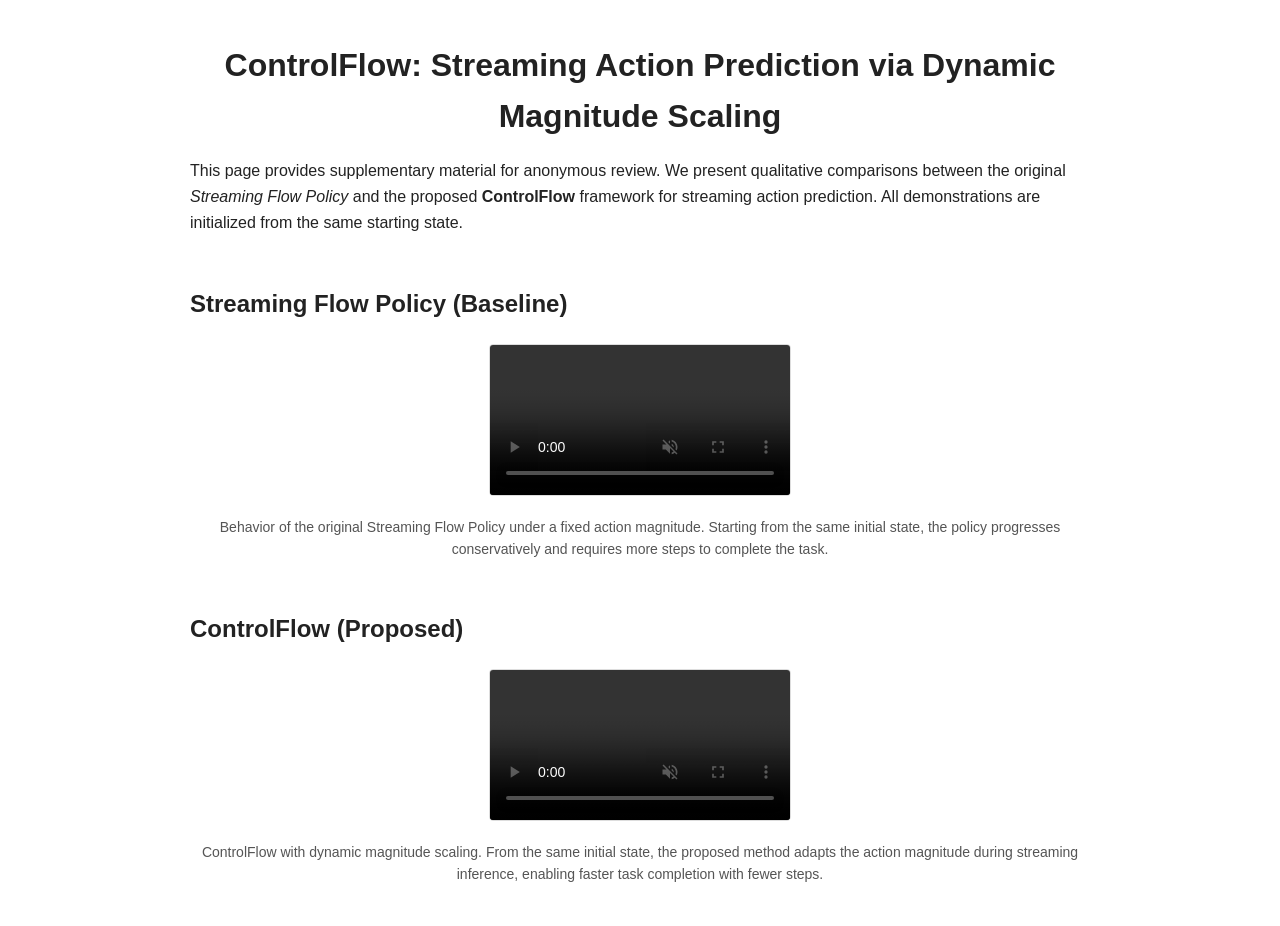
==== test.html @ b3857c67 "Update test.html" ====
<!DOCTYPE html>
<html lang="en">
<head>
  <meta charset="utf-8">
  <title>ControlFlow: Streaming Action Prediction via Dynamic Magnitude Scaling</title>

  <style>
    body {
      font-family: Arial, Helvetica, sans-serif;
      margin: 40px auto;
      max-width: 900px;
      line-height: 1.6;
      color: #222;
    }
    h1 {
      text-align: center;
      font-size: 32px;
      margin-bottom: 10px;
    }
    h2 {
      margin-top: 50px;
      font-size: 24px;
    }
    p {
      font-size: 16px;
    }
    video {
      display: block;
      margin: 20px auto;
      max-width: 100%;
      border: 1px solid #ddd;
      border-radius: 4px;
    }
    .caption {
      text-align: center;
      font-size: 14px;
      color: #555;
    }
  </style>
</head>

<body>

  <h1>ControlFlow: Streaming Action Prediction via Dynamic Magnitude Scaling</h1>

  <p>
    This page provides supplementary material for anonymous review.
    We present qualitative comparisons between the original <em>Streaming Flow Policy</em>
    and the proposed <strong>ControlFlow</strong> framework for streaming action prediction.
    All demonstrations are initialized from the same starting state.
  </p>

  <h2>Streaming Flow Policy (Baseline)</h2>

  <video controls muted loop>
    <source src="org.mp4" type="video/mp4">
    Your browser does not support the video tag.
  </video>

  <div class="caption">
    Behavior of the original Streaming Flow Policy under a fixed action magnitude.
    Starting from the same initial state, the policy progresses conservatively and
    requires more steps to complete the task.
  </div>

  <h2>ControlFlow (Proposed)</h2>

  <video controls muted loop>
    <source src="controlflow.mp4" type="video/mp4">
    Your browser does not support the video tag.
  </video>

  <div class="caption">
    ControlFlow with dynamic magnitude scaling.
    From the same initial state, the proposed method adapts the action magnitude during
    streaming inference, enabling faster task completion with fewer steps.
  </div>

</body>
</html>
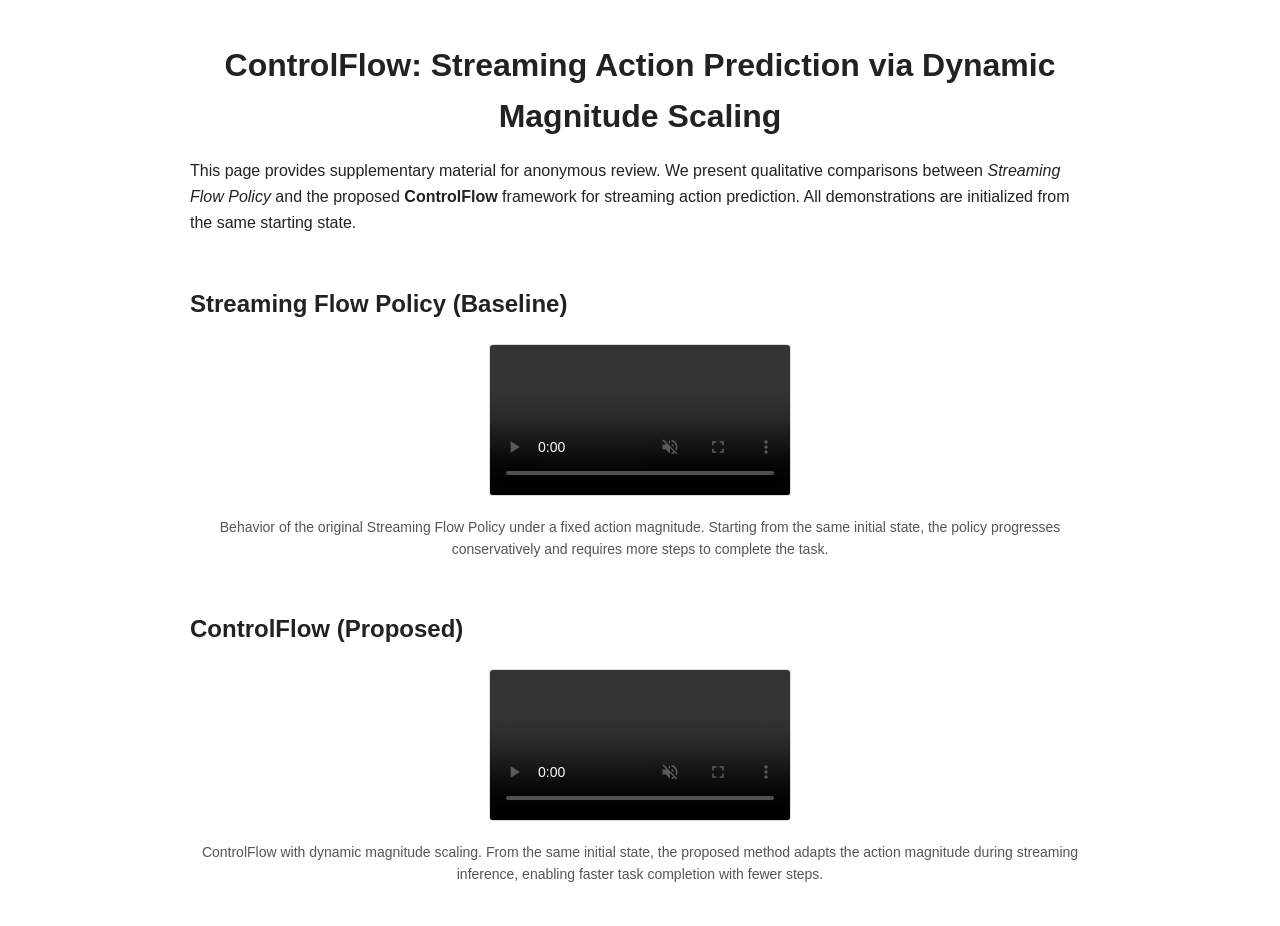
==== commit 4cc0f0af: "Update test.html" ====
--- a/test.html
+++ b/test.html
@@ -45,7 +45,7 @@
 
   <p>
     This page provides supplementary material for anonymous review.
-    We present qualitative comparisons between the original <em>Streaming Flow Policy</em>
+    We present qualitative comparisons between <em>Streaming Flow Policy</em>
     and the proposed <strong>ControlFlow</strong> framework for streaming action prediction.
     All demonstrations are initialized from the same starting state.
   </p>
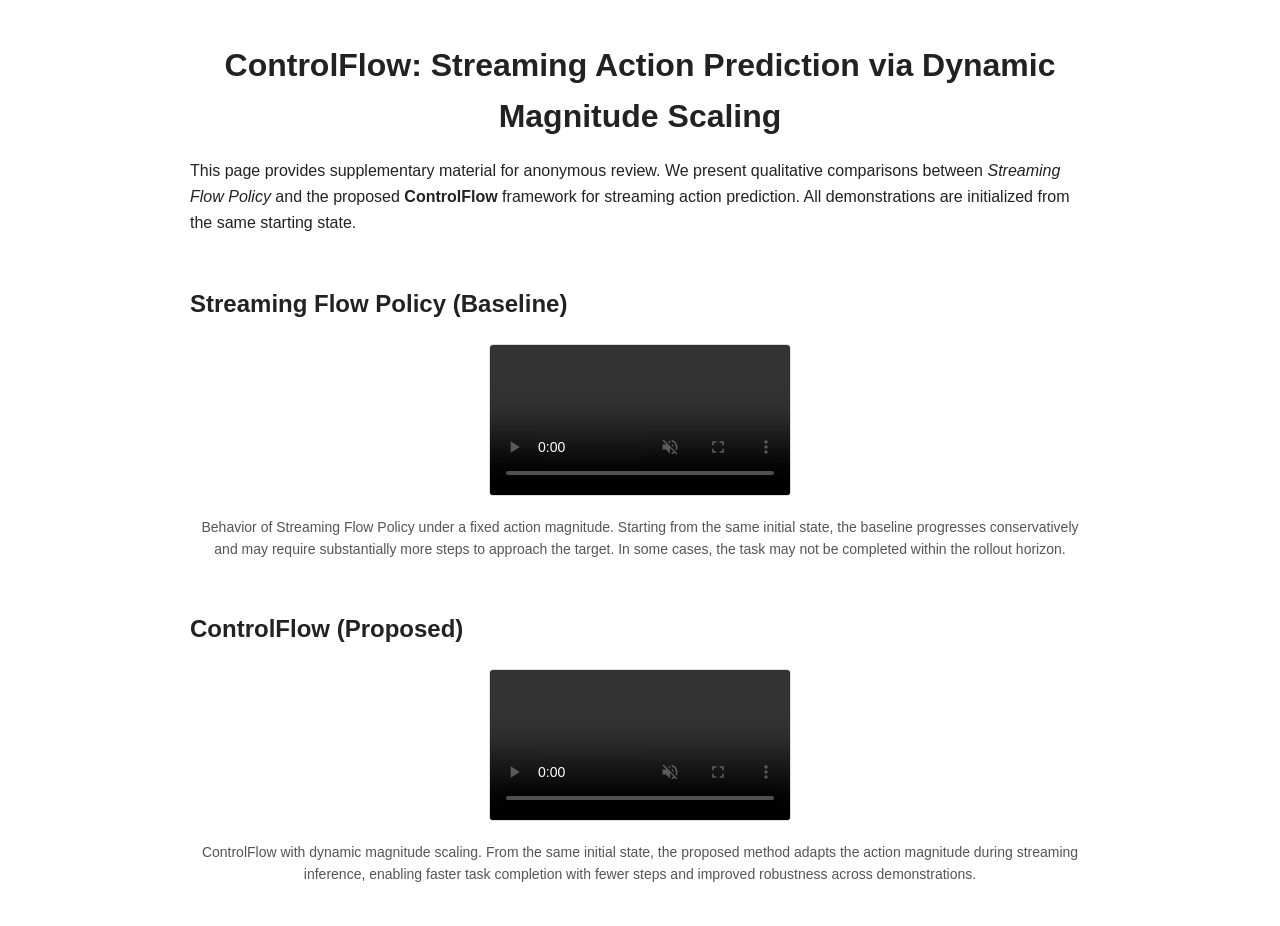
==== commit cc2ed820: "Update test.html" ====
--- a/test.html
+++ b/test.html
@@ -58,9 +58,10 @@
   </video>
 
   <div class="caption">
-    Behavior of the original Streaming Flow Policy under a fixed action magnitude.
-    Starting from the same initial state, the policy progresses conservatively and
-    requires more steps to complete the task.
+    Behavior of Streaming Flow Policy under a fixed action magnitude.
+    Starting from the same initial state, the baseline progresses conservatively and
+    may require substantially more steps to approach the target.
+    In some cases, the task may not be completed within the rollout horizon.
   </div>
 
   <h2>ControlFlow (Proposed)</h2>
@@ -73,7 +74,8 @@
   <div class="caption">
     ControlFlow with dynamic magnitude scaling.
     From the same initial state, the proposed method adapts the action magnitude during
-    streaming inference, enabling faster task completion with fewer steps.
+    streaming inference, enabling faster task completion with fewer steps and
+    improved robustness across demonstrations.
   </div>
 
 </body>
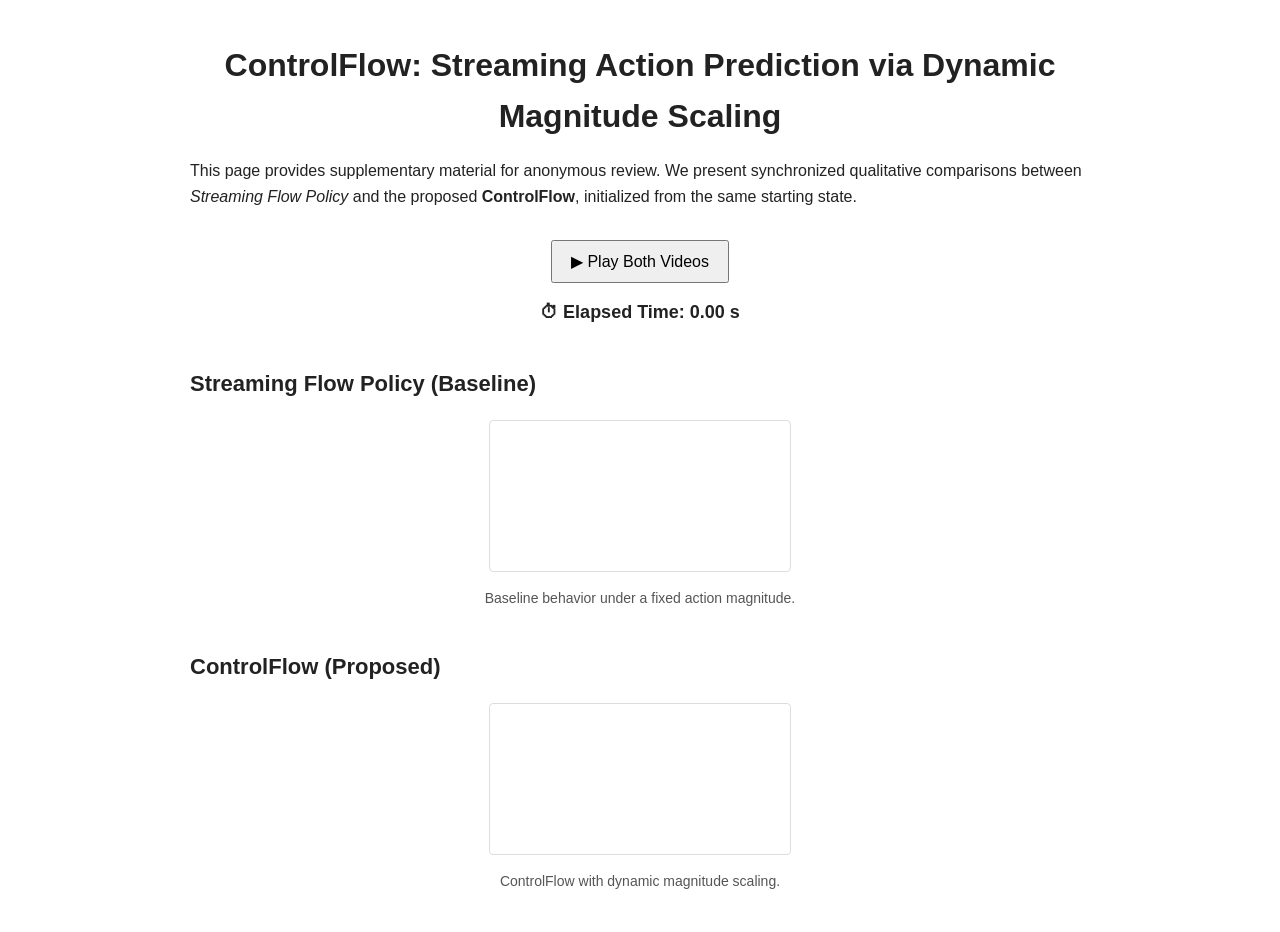
==== commit df629a21: "Update test.html" ====
--- a/test.html
+++ b/test.html
@@ -18,15 +18,15 @@
       margin-bottom: 10px;
     }
     h2 {
-      margin-top: 50px;
-      font-size: 24px;
+      margin-top: 40px;
+      font-size: 22px;
     }
     p {
       font-size: 16px;
     }
     video {
       display: block;
-      margin: 20px auto;
+      margin: 15px auto;
       max-width: 100%;
       border: 1px solid #ddd;
       border-radius: 4px;
@@ -35,6 +35,28 @@
       text-align: center;
       font-size: 14px;
       color: #555;
+      margin-bottom: 8px;
+    }
+    .completion {
+      text-align: center;
+      font-size: 14px;
+      font-weight: bold;
+      color: #222;
+      margin-bottom: 25px;
+    }
+    .controls {
+      text-align: center;
+      margin: 30px 0;
+    }
+    button {
+      font-size: 16px;
+      padding: 10px 18px;
+      cursor: pointer;
+    }
+    .timer {
+      font-size: 18px;
+      font-weight: bold;
+      margin-top: 15px;
     }
   </style>
 </head>
@@ -45,38 +67,104 @@
 
   <p>
     This page provides supplementary material for anonymous review.
-    We present qualitative comparisons between <em>Streaming Flow Policy</em>
-    and the proposed <strong>ControlFlow</strong> framework for streaming action prediction.
-    All demonstrations are initialized from the same starting state.
+    We present synchronized qualitative comparisons between
+    <em>Streaming Flow Policy</em> and the proposed <strong>ControlFlow</strong>,
+    initialized from the same starting state.
   </p>
+
+  <div class="controls">
+    <button onclick="playBoth()">▶ Play Both Videos</button>
+    <div class="timer" id="timer">⏱ Elapsed Time: 0.00 s</div>
+  </div>
 
   <h2>Streaming Flow Policy (Baseline)</h2>
 
-  <video controls muted loop>
+  <video id="baseline" muted playsinline>
     <source src="org.mp4" type="video/mp4">
-    Your browser does not support the video tag.
   </video>
 
   <div class="caption">
-    Behavior of Streaming Flow Policy under a fixed action magnitude.
-    Starting from the same initial state, the baseline progresses conservatively and
-    may require substantially more steps to approach the target.
-    In some cases, the task may not be completed within the rollout horizon.
+    Baseline behavior under a fixed action magnitude.
   </div>
+  <div class="completion" id="baseline-complete"></div>
 
   <h2>ControlFlow (Proposed)</h2>
 
-  <video controls muted loop>
+  <video id="controlflow" muted playsinline>
     <source src="controlflow.mp4" type="video/mp4">
-    Your browser does not support the video tag.
   </video>
 
   <div class="caption">
     ControlFlow with dynamic magnitude scaling.
-    From the same initial state, the proposed method adapts the action magnitude during
-    streaming inference, enabling faster task completion with fewer steps and
-    improved robustness across demonstrations.
   </div>
+  <div class="completion" id="controlflow-complete"></div>
+
+  <script>
+    let startTime = null;
+    let timerInterval = null;
+
+    let baselineDone = false;
+    let controlflowDone = false;
+
+    function playBoth() {
+      const v1 = document.getElementById("baseline");
+      const v2 = document.getElementById("controlflow");
+
+      // Reset states
+      baselineDone = false;
+      controlflowDone = false;
+      document.getElementById("baseline-complete").textContent = "";
+      document.getElementById("controlflow-complete").textContent = "";
+
+      v1.currentTime = 0;
+      v2.currentTime = 0;
+
+      clearInterval(timerInterval);
+      startTime = performance.now();
+
+      v1.play();
+      v2.play();
+
+      timerInterval = setInterval(updateTimer, 50);
+    }
+
+    function updateTimer() {
+      const elapsed = (performance.now() - startTime) / 1000;
+      document.getElementById("timer").textContent =
+        "⏱ Elapsed Time: " + elapsed.toFixed(2) + " s";
+    }
+
+    function markCompletion(id, label) {
+      const elapsed = (performance.now() - startTime) / 1000;
+      document.getElementById(id).textContent =
+        "✓ Completed at " + elapsed.toFixed(2) + " s";
+    }
+
+    const baselineVideo = document.getElementById("baseline");
+    const controlflowVideo = document.getElementById("controlflow");
+
+    baselineVideo.addEventListener("ended", () => {
+      if (!baselineDone) {
+        baselineDone = true;
+        markCompletion("baseline-complete");
+      }
+      checkStopTimer();
+    });
+
+    controlflowVideo.addEventListener("ended", () => {
+      if (!controlflowDone) {
+        controlflowDone = true;
+        markCompletion("controlflow-complete");
+      }
+      checkStopTimer();
+    });
+
+    function checkStopTimer() {
+      if (baselineDone && controlflowDone) {
+        clearInterval(timerInterval);
+      }
+    }
+  </script>
 
 </body>
 </html>
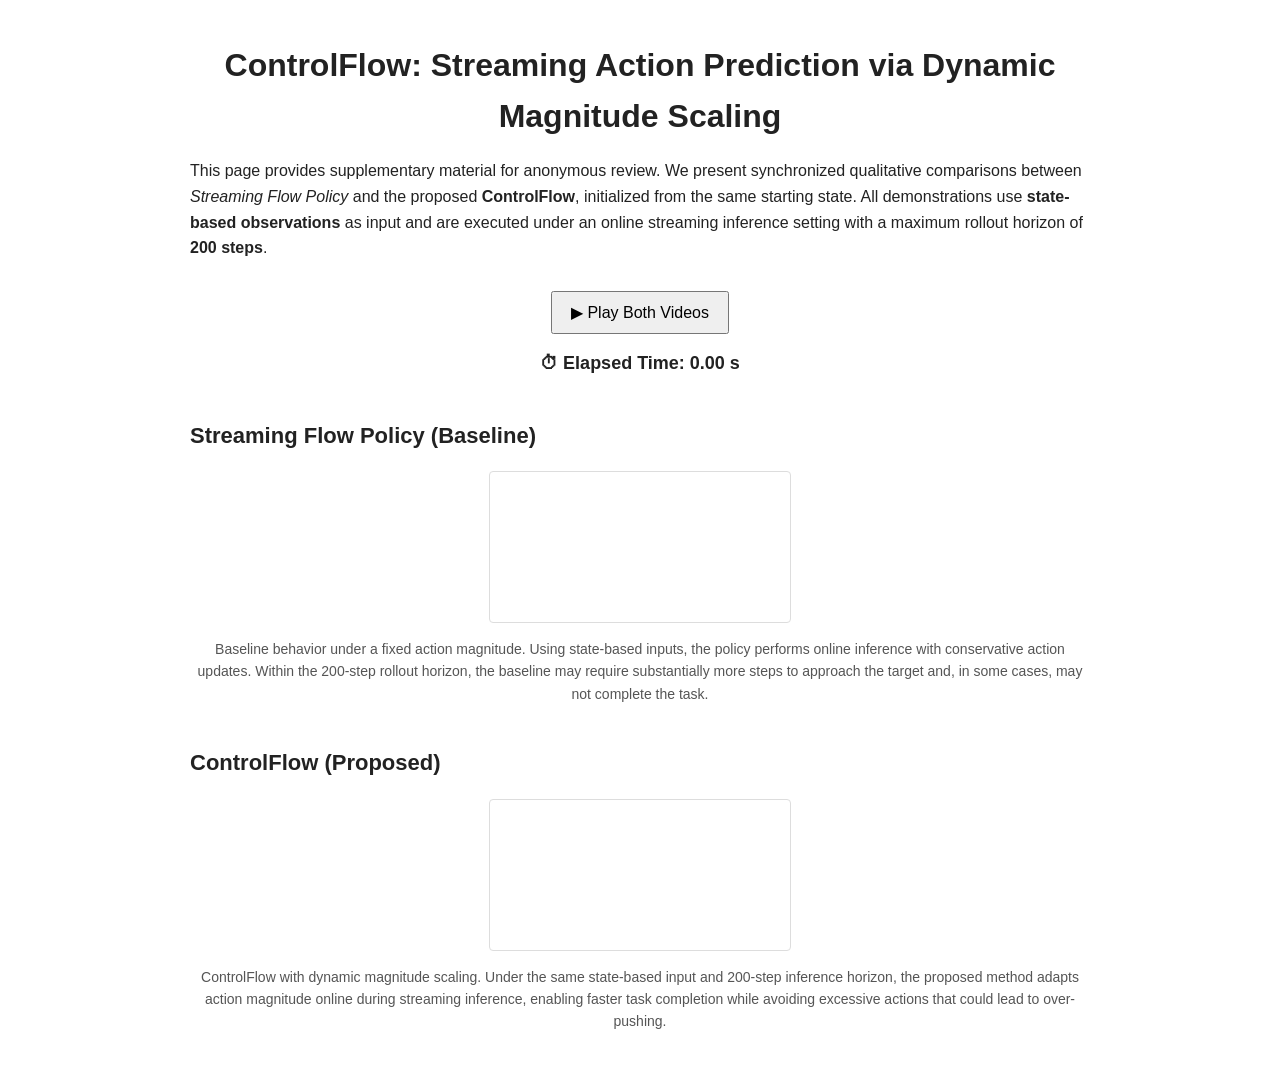
==== commit c1177ec0: "Update test.html" ====
--- a/test.html
+++ b/test.html
@@ -70,6 +70,9 @@
     We present synchronized qualitative comparisons between
     <em>Streaming Flow Policy</em> and the proposed <strong>ControlFlow</strong>,
     initialized from the same starting state.
+    All demonstrations use <strong>state-based observations</strong> as input and
+    are executed under an online streaming inference setting with a
+    maximum rollout horizon of <strong>200 steps</strong>.
   </p>
 
   <div class="controls">
@@ -85,6 +88,11 @@
 
   <div class="caption">
     Baseline behavior under a fixed action magnitude.
+    Using state-based inputs, the policy performs online inference
+    with conservative action updates.
+    Within the 200-step rollout horizon, the baseline may require
+    substantially more steps to approach the target and, in some cases,
+    may not complete the task.
   </div>
   <div class="completion" id="baseline-complete"></div>
 
@@ -96,6 +104,10 @@
 
   <div class="caption">
     ControlFlow with dynamic magnitude scaling.
+    Under the same state-based input and 200-step inference horizon,
+    the proposed method adapts action magnitude online during streaming
+    inference, enabling faster task completion while avoiding excessive
+    actions that could lead to over-pushing.
   </div>
   <div class="completion" id="controlflow-complete"></div>
 
@@ -110,7 +122,6 @@
       const v1 = document.getElementById("baseline");
       const v2 = document.getElementById("controlflow");
 
-      // Reset states
       baselineDone = false;
       controlflowDone = false;
       document.getElementById("baseline-complete").textContent = "";
@@ -134,7 +145,7 @@
         "⏱ Elapsed Time: " + elapsed.toFixed(2) + " s";
     }
 
-    function markCompletion(id, label) {
+    function markCompletion(id) {
       const elapsed = (performance.now() - startTime) / 1000;
       document.getElementById(id).textContent =
         "✓ Completed at " + elapsed.toFixed(2) + " s";
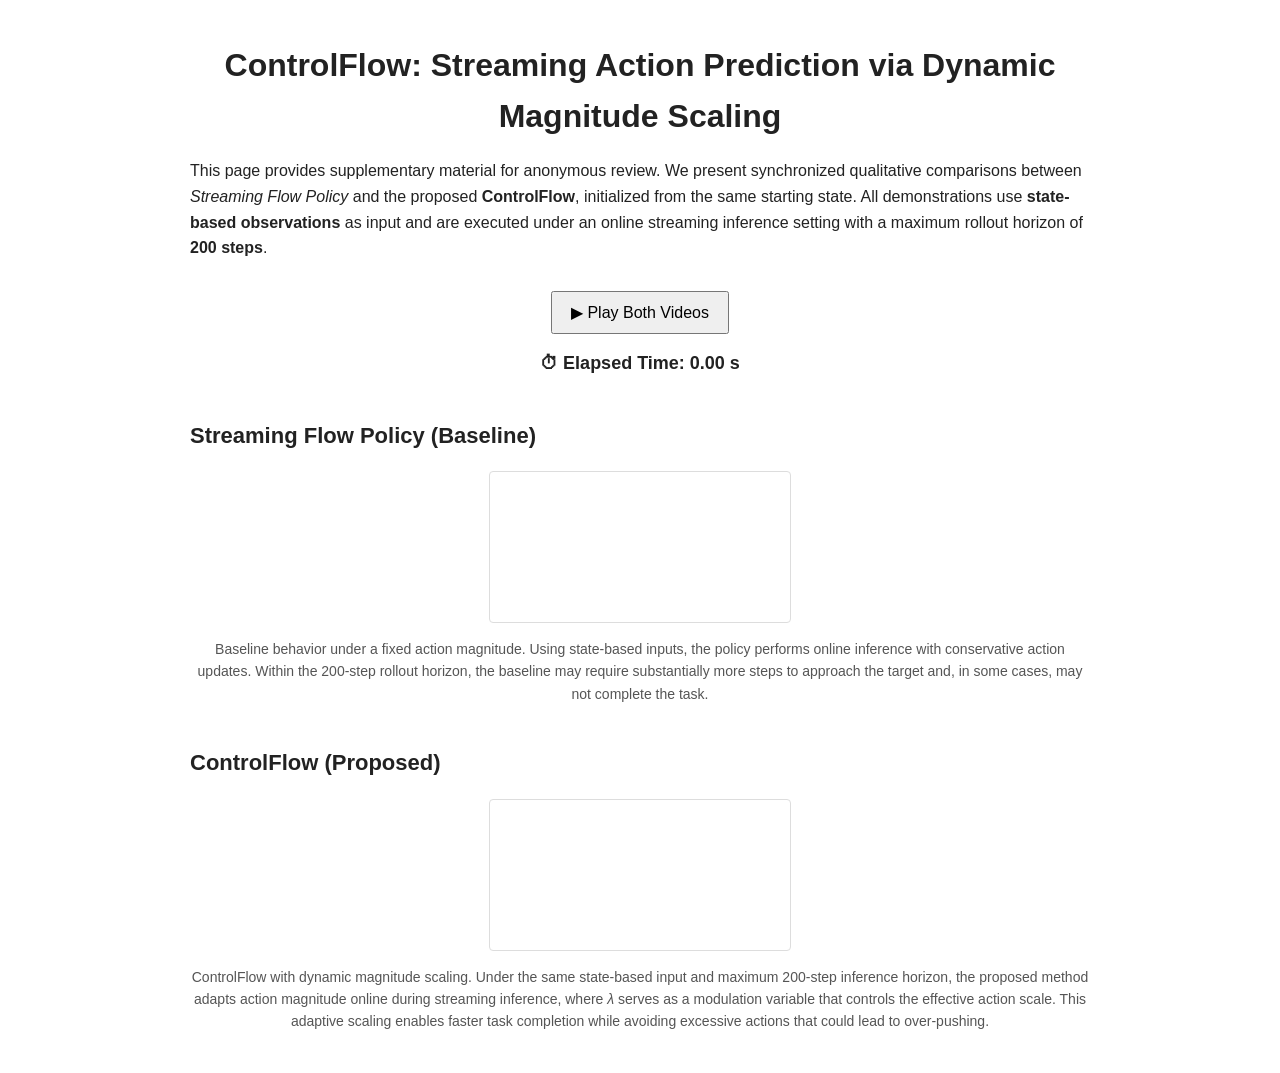
==== commit 4c8d380b: "Update test.html" ====
--- a/test.html
+++ b/test.html
@@ -104,10 +104,12 @@
 
   <div class="caption">
     ControlFlow with dynamic magnitude scaling.
-    Under the same state-based input and 200-step inference horizon,
+    Under the same state-based input and maximum 200-step inference horizon,
     the proposed method adapts action magnitude online during streaming
-    inference, enabling faster task completion while avoiding excessive
-    actions that could lead to over-pushing.
+    inference, where <em>&lambda;</em> serves as a modulation variable that
+    controls the effective action scale.
+    This adaptive scaling enables faster task completion while avoiding
+    excessive actions that could lead to over-pushing.
   </div>
   <div class="completion" id="controlflow-complete"></div>
 
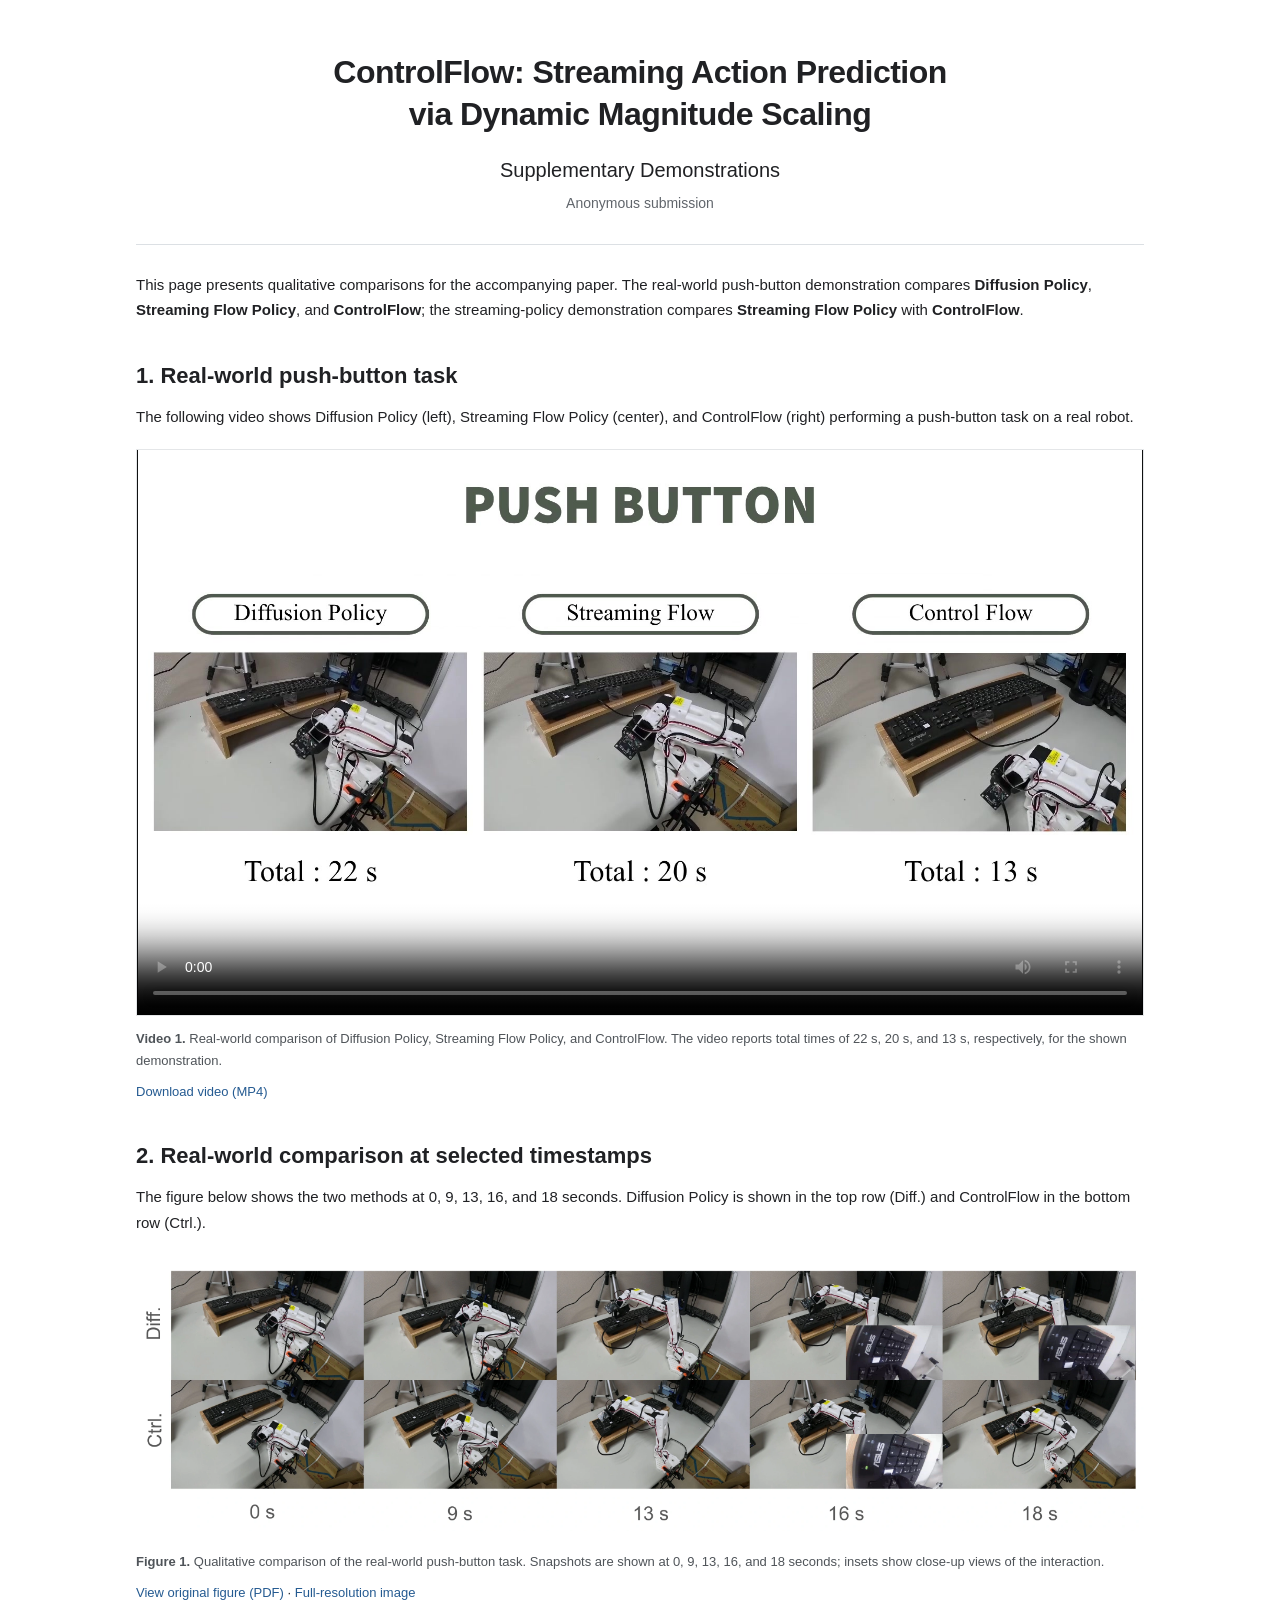
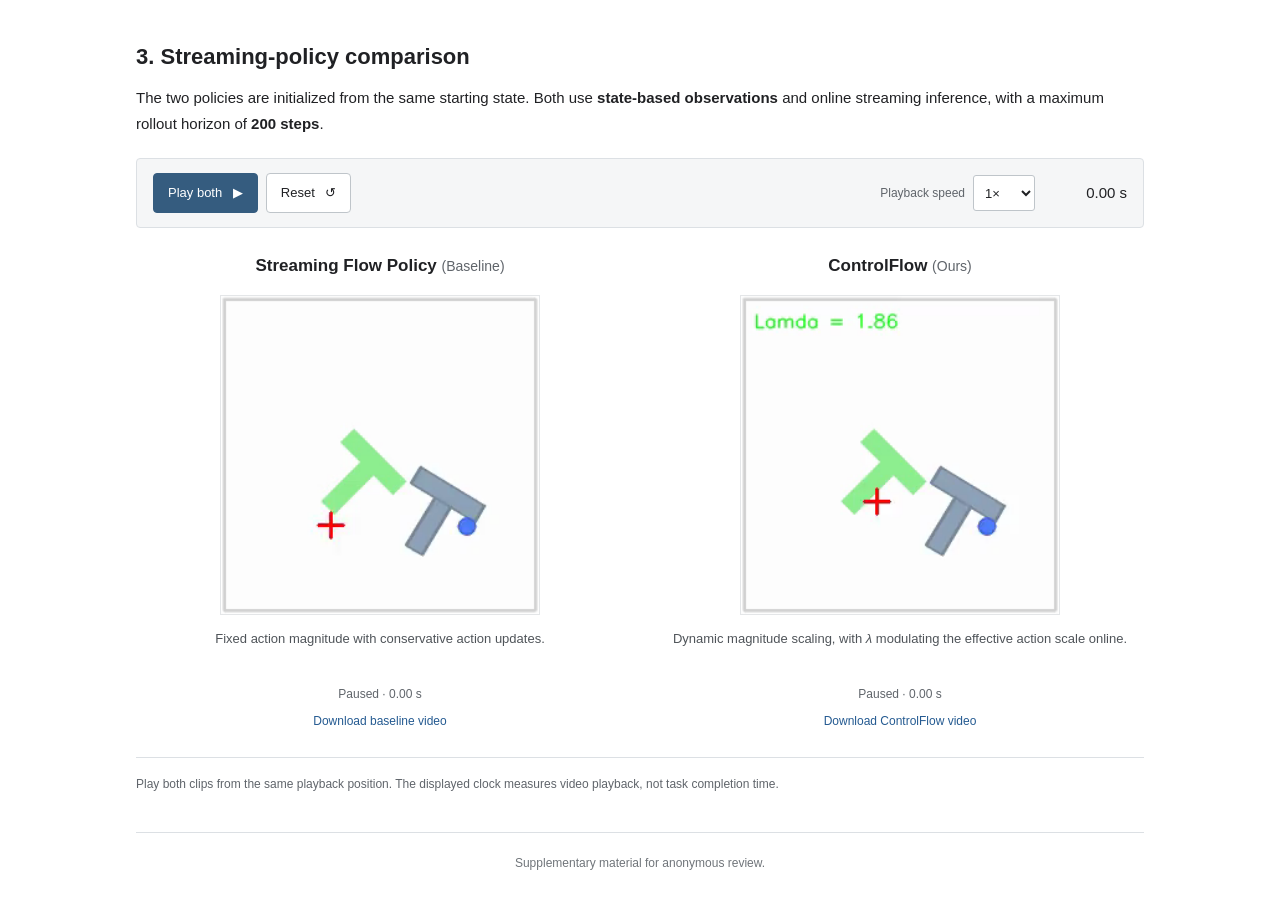
==== commit 4789f8a0: "Replace push-button video with three-policy comparison" ====
--- a/test.html
+++ b/test.html
@@ -1,183 +1,53 @@
 <!DOCTYPE html>
 <html lang="en">
 <head>
-  <meta charset="utf-8">
-  <title>ControlFlow: Streaming Action Prediction via Dynamic Magnitude Scaling</title>
-
-  <style>
-    body {
-      font-family: Arial, Helvetica, sans-serif;
-      margin: 40px auto;
-      max-width: 900px;
-      line-height: 1.6;
-      color: #222;
-    }
-    h1 {
-      text-align: center;
-      font-size: 32px;
-      margin-bottom: 10px;
-    }
-    h2 {
-      margin-top: 40px;
-      font-size: 22px;
-    }
-    p {
-      font-size: 16px;
-    }
-    video {
-      display: block;
-      margin: 15px auto;
-      max-width: 100%;
-      border: 1px solid #ddd;
-      border-radius: 4px;
-    }
-    .caption {
-      text-align: center;
-      font-size: 14px;
-      color: #555;
-      margin-bottom: 8px;
-    }
-    .completion {
-      text-align: center;
-      font-size: 14px;
-      font-weight: bold;
-      color: #222;
-      margin-bottom: 25px;
-    }
-    .controls {
-      text-align: center;
-      margin: 30px 0;
-    }
-    button {
-      font-size: 16px;
-      padding: 10px 18px;
-      cursor: pointer;
-    }
-    .timer {
-      font-size: 18px;
-      font-weight: bold;
-      margin-top: 15px;
-    }
-  </style>
+<meta charset="utf-8">
+<meta name="viewport" content="width=device-width, initial-scale=1">
+<meta name="description" content="Supplementary demonstrations for ControlFlow: Streaming Action Prediction via Dynamic Magnitude Scaling.">
+<title>ControlFlow — Supplementary Demonstrations</title>
+<link rel="stylesheet" href="style.css">
+<script src="comparison.js" defer></script>
 </head>
-
 <body>
-
-  <h1>ControlFlow: Streaming Action Prediction via Dynamic Magnitude Scaling</h1>
-
-  <p>
-    This page provides supplementary material for anonymous review.
-    We present synchronized qualitative comparisons between
-    <em>Streaming Flow Policy</em> and the proposed <strong>ControlFlow</strong>,
-    initialized from the same starting state.
-    All demonstrations use <strong>state-based observations</strong> as input and
-    are executed under an online streaming inference setting with a
-    maximum rollout horizon of <strong>200 steps</strong>.
-  </p>
-
-  <div class="controls">
-    <button onclick="playBoth()">▶ Play Both Videos</button>
-    <div class="timer" id="timer">⏱ Elapsed Time: 0.00 s</div>
-  </div>
-
-  <h2>Streaming Flow Policy (Baseline)</h2>
-
-  <video id="baseline" muted playsinline>
-    <source src="org.mp4" type="video/mp4">
-  </video>
-
-  <div class="caption">
-    Baseline behavior under a fixed action magnitude.
-    Using state-based inputs, the policy performs online inference
-    with conservative action updates.
-    Within the 200-step rollout horizon, the baseline may require
-    substantially more steps to approach the target and, in some cases,
-    may not complete the task.
-  </div>
-  <div class="completion" id="baseline-complete"></div>
-
-  <h2>ControlFlow (Proposed)</h2>
-
-  <video id="controlflow" muted playsinline>
-    <source src="controlflow.mp4" type="video/mp4">
-  </video>
-
-  <div class="caption">
-    ControlFlow with dynamic magnitude scaling.
-    Under the same state-based input and maximum 200-step inference horizon,
-    the proposed method adapts action magnitude online during streaming
-    inference, where <em>&lambda;</em> serves as a modulation variable that
-    controls the effective action scale.
-    This adaptive scaling enables faster task completion while avoiding
-    excessive actions that could lead to over-pushing.
-  </div>
-  <div class="completion" id="controlflow-complete"></div>
-
-  <script>
-    let startTime = null;
-    let timerInterval = null;
-
-    let baselineDone = false;
-    let controlflowDone = false;
-
-    function playBoth() {
-      const v1 = document.getElementById("baseline");
-      const v2 = document.getElementById("controlflow");
-
-      baselineDone = false;
-      controlflowDone = false;
-      document.getElementById("baseline-complete").textContent = "";
-      document.getElementById("controlflow-complete").textContent = "";
-
-      v1.currentTime = 0;
-      v2.currentTime = 0;
-
-      clearInterval(timerInterval);
-      startTime = performance.now();
-
-      v1.play();
-      v2.play();
-
-      timerInterval = setInterval(updateTimer, 50);
-    }
-
-    function updateTimer() {
-      const elapsed = (performance.now() - startTime) / 1000;
-      document.getElementById("timer").textContent =
-        "⏱ Elapsed Time: " + elapsed.toFixed(2) + " s";
-    }
-
-    function markCompletion(id) {
-      const elapsed = (performance.now() - startTime) / 1000;
-      document.getElementById(id).textContent =
-        "✓ Completed at " + elapsed.toFixed(2) + " s";
-    }
-
-    const baselineVideo = document.getElementById("baseline");
-    const controlflowVideo = document.getElementById("controlflow");
-
-    baselineVideo.addEventListener("ended", () => {
-      if (!baselineDone) {
-        baselineDone = true;
-        markCompletion("baseline-complete");
-      }
-      checkStopTimer();
-    });
-
-    controlflowVideo.addEventListener("ended", () => {
-      if (!controlflowDone) {
-        controlflowDone = true;
-        markCompletion("controlflow-complete");
-      }
-      checkStopTimer();
-    });
-
-    function checkStopTimer() {
-      if (baselineDone && controlflowDone) {
-        clearInterval(timerInterval);
-      }
-    }
-  </script>
-
+<a class="skip-link" href="#main">Skip to content</a>
+<header>
+<h1>ControlFlow: Streaming Action Prediction<br class="title-break"> via Dynamic Magnitude Scaling</h1>
+<p class="subtitle">Supplementary Demonstrations</p>
+<p class="anonymous">Anonymous submission</p>
+</header>
+<main id="main">
+<p class="introduction">This page presents qualitative comparisons for the accompanying paper. The real-world push-button demonstration compares <strong>Diffusion Policy</strong>, <strong>Streaming Flow Policy</strong>, and <strong>ControlFlow</strong>; the streaming-policy demonstration compares <strong>Streaming Flow Policy</strong> with <strong>ControlFlow</strong>.</p>
+<section id="real-world" aria-labelledby="real-title">
+<h2 id="real-title">1. Real-world push-button task</h2>
+<p>The following video shows Diffusion Policy (left), Streaming Flow Policy (center), and ControlFlow (right) performing a push-button task on a real robot.</p>
+<figure>
+<video id="real-video" controls playsinline preload="metadata" poster="push-button-poster.jpg?v=20261012" aria-label="Real-world push-button comparison: Diffusion Policy on the left, Streaming Flow Policy in the center, and ControlFlow on the right" aria-describedby="real-caption"><source src="ICRA_Push_Button.mp4?v=20261012" type="video/mp4">Your browser does not support video playback. <a href="ICRA_Push_Button.mp4?v=20261012">Download the MP4</a>.</video>
+<figcaption id="real-caption"><strong>Video 1.</strong> Real-world comparison of Diffusion Policy, Streaming Flow Policy, and ControlFlow. The video reports total times of 22 s, 20 s, and 13 s, respectively, for the shown demonstration.</figcaption>
+</figure>
+<p class="file-link"><a href="ICRA_Push_Button.mp4?v=20261012" download>Download video (MP4)</a></p>
+</section>
+<section id="comparison" aria-labelledby="comparison-title">
+<h2 id="comparison-title">2. Real-world comparison at selected timestamps</h2>
+<p>The figure below shows the two methods at 0, 9, 13, 16, and 18 seconds. Diffusion Policy is shown in the top row (Diff.) and ControlFlow in the bottom row (Ctrl.).</p>
+<figure>
+<div class="figure-scroll" tabindex="0" role="region" aria-label="Comparison figure; scroll horizontally on smaller screens"><a href="real-comparison.webp" target="_blank" rel="noopener" aria-label="Open the full-resolution comparison figure in a new tab"><img src="real-comparison.webp" width="3418" height="908" loading="lazy" alt="Real-world push-button sequence: Diffusion Policy on the top row and ControlFlow on the bottom row at 0, 9, 13, 16 and 18 seconds. Insets show close-up views of the keyboard interaction."></a></div>
+<figcaption><strong>Figure 1.</strong> Qualitative comparison of the real-world push-button task. Snapshots are shown at 0, 9, 13, 16, and 18 seconds; insets show close-up views of the interaction.</figcaption>
+</figure>
+<p class="file-link"><a href="Diff_vs_Ctrl_in_Real.pdf" target="_blank" rel="noopener">View original figure (PDF)</a><span class="link-separator"> · </span><a href="real-comparison.webp" target="_blank" rel="noopener">Full-resolution image</a></p>
+<p class="mobile-hint">Swipe across the figure to view all five timestamps.</p>
+</section>
+<section id="streaming" aria-labelledby="streaming-title">
+<h2 id="streaming-title">3. Streaming-policy comparison</h2>
+<p>The two policies are initialized from the same starting state. Both use <strong>state-based observations</strong> and online streaming inference, with a maximum rollout horizon of <strong>200 steps</strong>.</p>
+<div class="player-toolbar" id="pair-controls" hidden><div class="playback-buttons"><button id="play-pair" type="button">Play both <span aria-hidden="true">▶</span></button><button id="reset-pair" type="button">Reset <span aria-hidden="true">↺</span></button></div><label for="playback-rate">Playback speed <select id="playback-rate"><option value="0.5">0.5×</option><option value="1" selected>1×</option><option value="2">2×</option></select></label><output id="pair-time" aria-live="off" aria-label="Video playback time">0.00 s</output></div>
+<div class="policy-grid">
+<figure class="policy"><h3>Streaming Flow Policy <span>(Baseline)</span></h3><video id="baseline" controls muted playsinline preload="metadata" poster="baseline-poster.png" aria-label="Streaming Flow Policy baseline demonstration"><source src="org.mp4" type="video/mp4"><a href="org.mp4">Download baseline video</a></video><figcaption>Fixed action magnitude with conservative action updates.</figcaption><p class="clip-status" id="baseline-status">Ready to play</p><a class="clip-download" href="org.mp4" download>Download baseline video</a></figure>
+<figure class="policy"><h3>ControlFlow <span>(Ours)</span></h3><video id="controlflow" controls muted playsinline preload="metadata" poster="controlflow-poster.png" aria-label="ControlFlow dynamic magnitude scaling demonstration"><source src="controlflow.mp4" type="video/mp4"><a href="controlflow.mp4">Download ControlFlow video</a></video><figcaption>Dynamic magnitude scaling, with <em>λ</em> modulating the effective action scale online.</figcaption><p class="clip-status" id="controlflow-status">Ready to play</p><a class="clip-download" href="controlflow.mp4" download>Download ControlFlow video</a></figure>
+</div>
+<p class="playback-note" id="playback-note" aria-live="polite">Play both clips from the same playback position. The displayed clock measures video playback, not task completion time.</p>
+<noscript><p>Use the individual video controls to play each demonstration.</p></noscript>
+</section>
+</main>
+<footer>Supplementary material for anonymous review.</footer>
 </body>
 </html>
--- a/style.css
+++ b/style.css
@@ -0,0 +1 @@
+:root{color-scheme:light;--ink:#202124;--muted:#60656b;--line:#dce0e4;--link:#245a91}*{box-sizing:border-box}body{max-width:1080px;margin:0 auto;padding:52px 36px 24px;color:var(--ink);background:#fff;font-family:Arial,Helvetica,sans-serif;font-size:15px;line-height:1.7;-webkit-font-smoothing:antialiased}header{text-align:center;padding-bottom:28px;border-bottom:1px solid var(--line);margin-bottom:27px}h1{font-size:32px;line-height:1.3;letter-spacing:-.55px;font-weight:650;margin:0 0 18px}.subtitle{font-size:20px;margin:0 0 5px}.anonymous{font-size:14px;color:var(--muted);margin:0}.introduction{margin:0 0 34px}h2{font-size:22px;line-height:1.4;margin:0 0 12px;font-weight:600}h3{font-size:17px;line-height:1.5;margin:0 0 16px;font-weight:600}h3 span{font-size:14px;font-weight:400;color:var(--muted)}section{margin-top:38px}section>p{margin:0 0 20px}figure{margin:0}video{display:block;background:#101112;width:100%;border:1px solid #e4e6e8}#real-video{aspect-ratio:16/9}figcaption{font-size:13px;color:#4f5459;line-height:1.65;margin:12px 0 0}a{color:var(--link);text-decoration:none}a:hover{text-decoration:underline}a:focus-visible,button:focus-visible,select:focus-visible,[tabindex]:focus-visible{outline:2px solid var(--link);outline-offset:4px}.file-link{font-size:13px;margin-top:10px!important}.figure-scroll{overflow-x:auto;padding:8px 0;scrollbar-width:thin}.figure-scroll img{display:block;width:100%;min-width:750px;height:auto}.figure-scroll a{display:block}.mobile-hint{display:none;font-size:12px;color:var(--muted)}.player-toolbar{display:flex;align-items:center;flex-wrap:wrap;gap:18px;margin:22px 0 25px;padding:14px 16px;background:#f5f6f7;border:1px solid var(--line);border-radius:4px}.player-toolbar[hidden]{display:none}.playback-buttons{display:flex;gap:8px}button,select{font:inherit}button{background:#fff;border:1px solid #bfc5ca;padding:8px 14px;min-height:40px;border-radius:4px;font-size:13px;color:var(--ink);cursor:pointer}button:hover{background:#e9edf1}#play-pair{color:#fff;background:#355c7f;border-color:#355c7f}#play-pair:hover{background:#244662}button span{padding-left:7px}.player-toolbar label{margin-left:auto;font-size:12px;color:var(--muted);display:flex;align-items:center;gap:8px}select{min-height:36px;padding:4px 7px;background:#fff;border:1px solid #bfc5ca;border-radius:3px;font-size:13px;color:var(--ink)}#pair-time{font-size:15px;min-width:74px;text-align:right;font-variant-numeric:tabular-nums}.policy-grid{display:grid;grid-template-columns:1fr 1fr;gap:32px}.policy{text-align:center;min-width:0}.policy video{max-width:320px;aspect-ratio:1;margin:0 auto;background:#fafafa}.policy figcaption{min-height:44px;margin-top:13px}.clip-status{font-size:12px;color:var(--muted);margin:12px 0 3px;font-variant-numeric:tabular-nums}.clip-download{font-size:12px}.playback-note{font-size:12px;color:var(--muted);margin-top:24px!important;padding-top:16px;border-top:1px solid var(--line)}footer{font-size:12px;color:#70757a;text-align:center;border-top:1px solid var(--line);margin-top:38px;padding-top:20px}.skip-link{position:fixed;top:-80px;left:16px;background:#fff;padding:8px;border:1px solid var(--line);z-index:5}.skip-link:focus{top:12px}@media(max-width:800px){.title-break{display:none}.mobile-hint{display:block}}@media(max-width:600px){body{padding:28px 20px 22px;font-size:14px}h1{font-size:25px;letter-spacing:-.35px;line-height:1.35}.subtitle{font-size:18px}.anonymous{font-size:13px}header{padding-bottom:21px;margin-bottom:22px}h2{font-size:20px}h3{font-size:16px}section{margin-top:30px}figcaption{font-size:12px}.file-link{font-size:12px}.player-toolbar{padding:12px;gap:12px}.playback-buttons{width:100%}.playback-buttons button{flex:1}.player-toolbar label{margin-left:0}#pair-time{margin-left:auto}.policy-grid{grid-template-columns:1fr;gap:30px}.policy video{max-width:280px}.policy figcaption{min-height:0}.link-separator{padding-inline:3px}.playback-note{font-size:11px}footer{font-size:11px}}
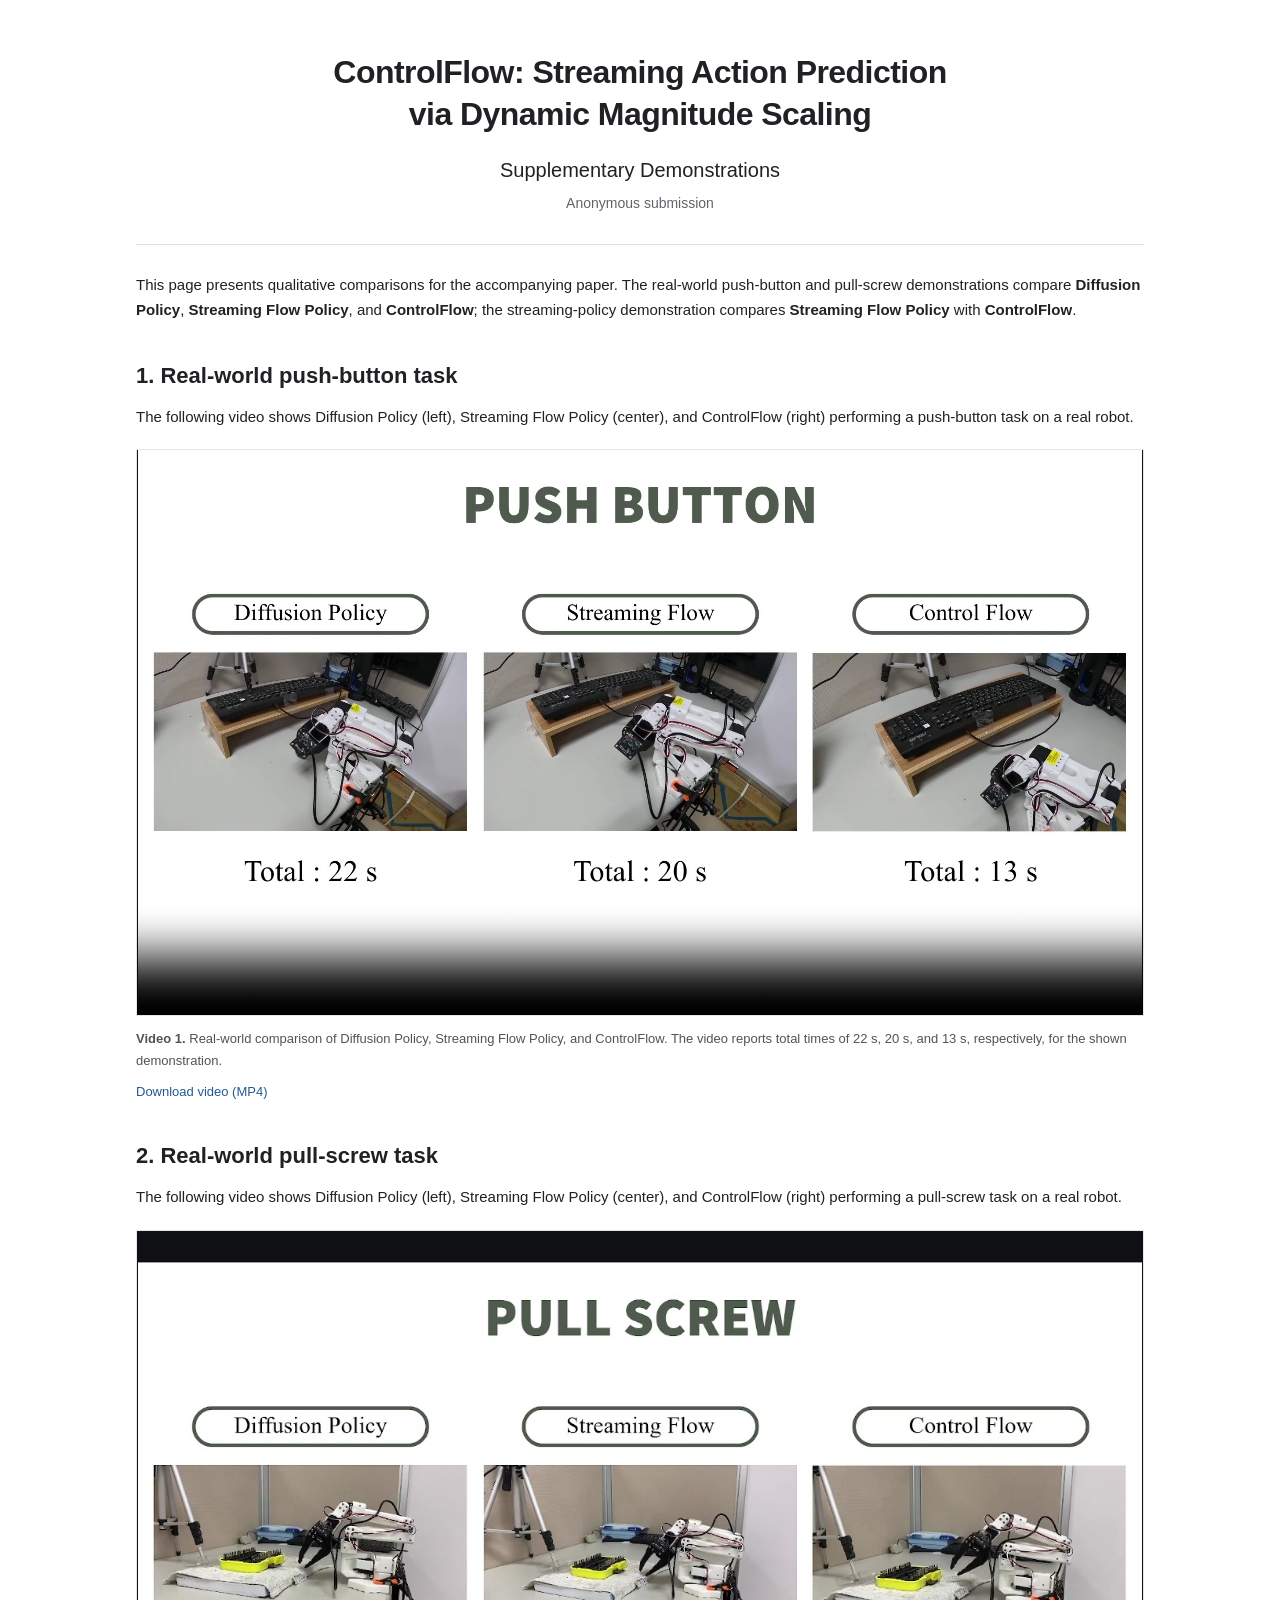
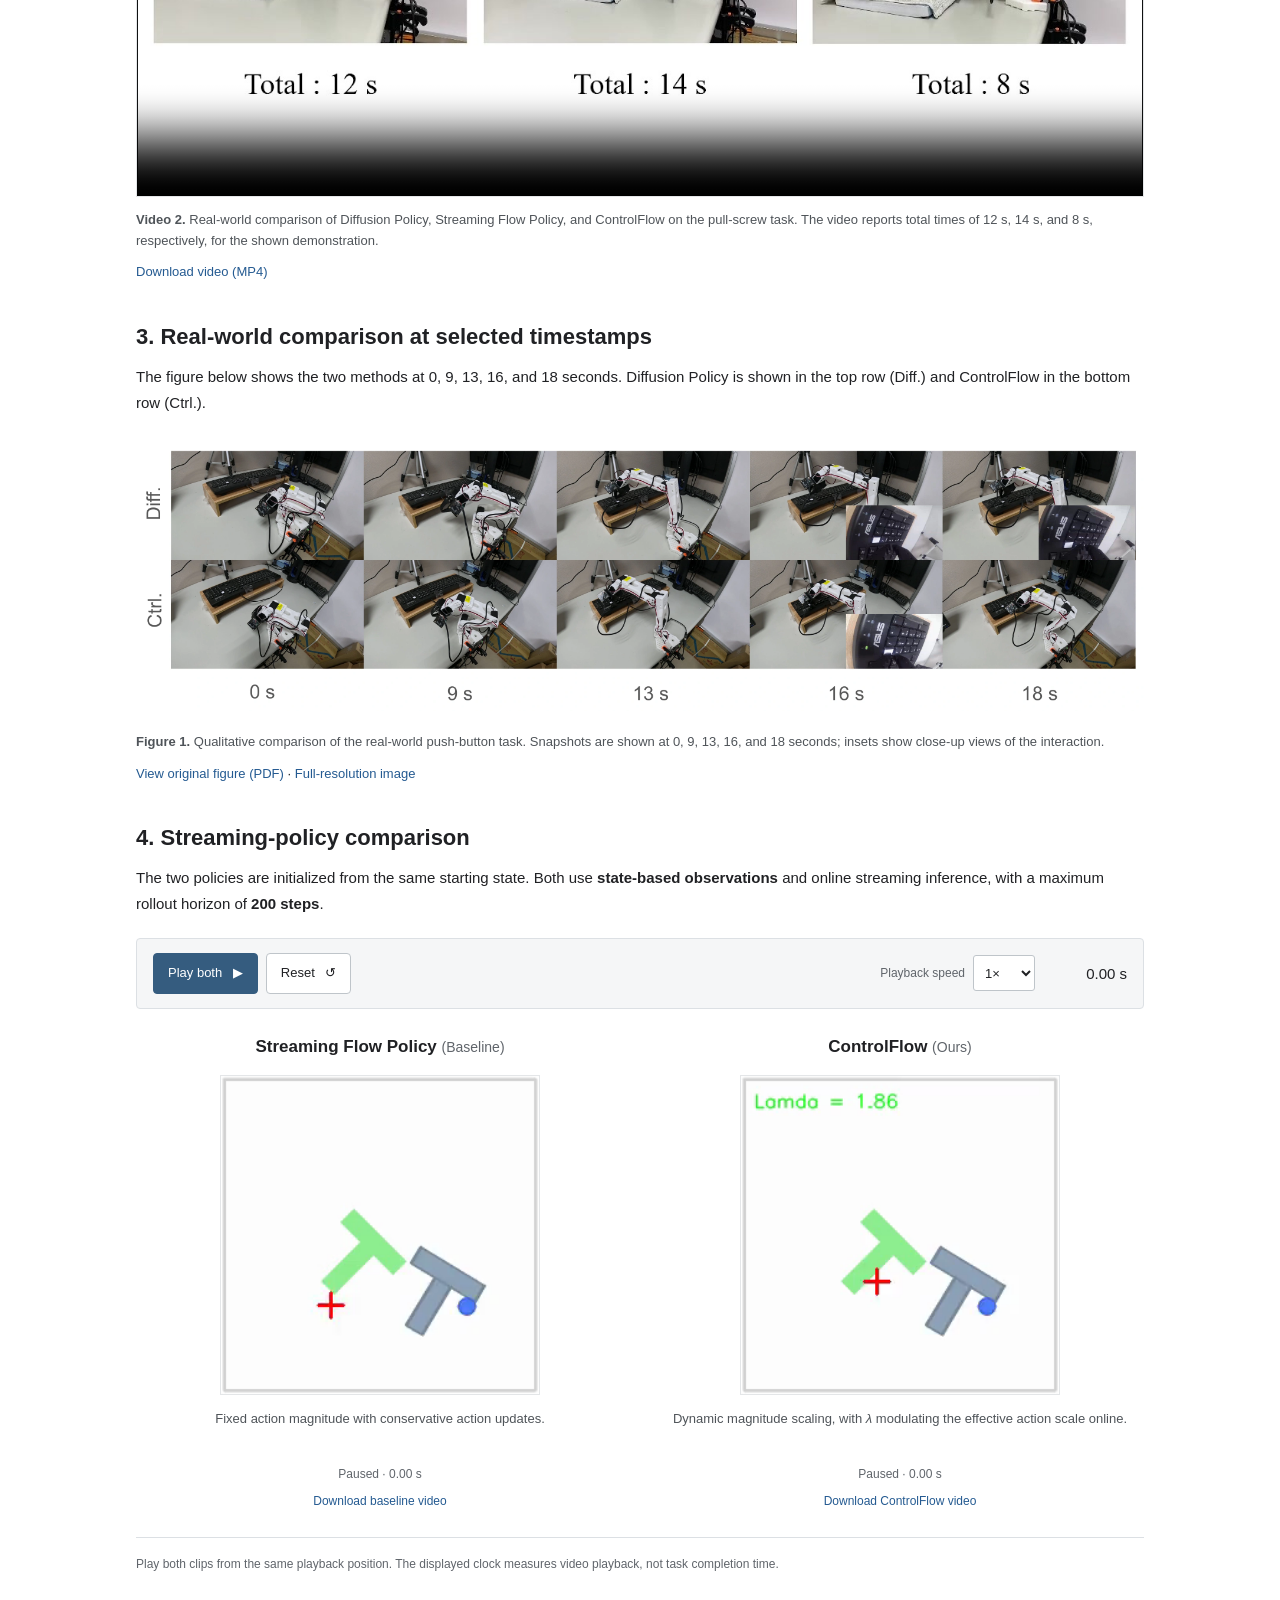
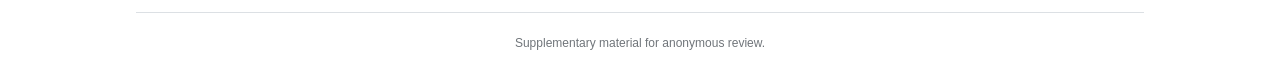
==== commit 0226649c: "Add files via upload" ====
--- a/test.html
+++ b/test.html
@@ -16,7 +16,7 @@
 <p class="anonymous">Anonymous submission</p>
 </header>
 <main id="main">
-<p class="introduction">This page presents qualitative comparisons for the accompanying paper. The real-world push-button demonstration compares <strong>Diffusion Policy</strong>, <strong>Streaming Flow Policy</strong>, and <strong>ControlFlow</strong>; the streaming-policy demonstration compares <strong>Streaming Flow Policy</strong> with <strong>ControlFlow</strong>.</p>
+<p class="introduction">This page presents qualitative comparisons for the accompanying paper. The real-world push-button and pull-screw demonstrations compare <strong>Diffusion Policy</strong>, <strong>Streaming Flow Policy</strong>, and <strong>ControlFlow</strong>; the streaming-policy demonstration compares <strong>Streaming Flow Policy</strong> with <strong>ControlFlow</strong>.</p>
 <section id="real-world" aria-labelledby="real-title">
 <h2 id="real-title">1. Real-world push-button task</h2>
 <p>The following video shows Diffusion Policy (left), Streaming Flow Policy (center), and ControlFlow (right) performing a push-button task on a real robot.</p>
@@ -26,8 +26,17 @@
 </figure>
 <p class="file-link"><a href="ICRA_Push_Button.mp4?v=20261012" download>Download video (MP4)</a></p>
 </section>
+<section id="pull-screw" aria-labelledby="screw-title">
+<h2 id="screw-title">2. Real-world pull-screw task</h2>
+<p>The following video shows Diffusion Policy (left), Streaming Flow Policy (center), and ControlFlow (right) performing a pull-screw task on a real robot.</p>
+<figure>
+<video id="screw-video" controls playsinline preload="metadata" poster="pull-screw-poster.jpg" aria-label="Real-world pull-screw comparison: Diffusion Policy on the left, Streaming Flow Policy in the center, and ControlFlow on the right" aria-describedby="screw-caption"><source src="ICRA_Pull_Screw_Video_diff_stream_ctrl.mp4" type="video/mp4">Your browser does not support video playback. <a href="ICRA_Pull_Screw_Video_diff_stream_ctrl.mp4">Download the MP4</a>.</video>
+<figcaption id="screw-caption"><strong>Video 2.</strong> Real-world comparison of Diffusion Policy, Streaming Flow Policy, and ControlFlow on the pull-screw task. The video reports total times of 12 s, 14 s, and 8 s, respectively, for the shown demonstration.</figcaption>
+</figure>
+<p class="file-link"><a href="ICRA_Pull_Screw_Video_diff_stream_ctrl.mp4" download>Download video (MP4)</a></p>
+</section>
 <section id="comparison" aria-labelledby="comparison-title">
-<h2 id="comparison-title">2. Real-world comparison at selected timestamps</h2>
+<h2 id="comparison-title">3. Real-world comparison at selected timestamps</h2>
 <p>The figure below shows the two methods at 0, 9, 13, 16, and 18 seconds. Diffusion Policy is shown in the top row (Diff.) and ControlFlow in the bottom row (Ctrl.).</p>
 <figure>
 <div class="figure-scroll" tabindex="0" role="region" aria-label="Comparison figure; scroll horizontally on smaller screens"><a href="real-comparison.webp" target="_blank" rel="noopener" aria-label="Open the full-resolution comparison figure in a new tab"><img src="real-comparison.webp" width="3418" height="908" loading="lazy" alt="Real-world push-button sequence: Diffusion Policy on the top row and ControlFlow on the bottom row at 0, 9, 13, 16 and 18 seconds. Insets show close-up views of the keyboard interaction."></a></div>
@@ -37,7 +46,7 @@
 <p class="mobile-hint">Swipe across the figure to view all five timestamps.</p>
 </section>
 <section id="streaming" aria-labelledby="streaming-title">
-<h2 id="streaming-title">3. Streaming-policy comparison</h2>
+<h2 id="streaming-title">4. Streaming-policy comparison</h2>
 <p>The two policies are initialized from the same starting state. Both use <strong>state-based observations</strong> and online streaming inference, with a maximum rollout horizon of <strong>200 steps</strong>.</p>
 <div class="player-toolbar" id="pair-controls" hidden><div class="playback-buttons"><button id="play-pair" type="button">Play both <span aria-hidden="true">▶</span></button><button id="reset-pair" type="button">Reset <span aria-hidden="true">↺</span></button></div><label for="playback-rate">Playback speed <select id="playback-rate"><option value="0.5">0.5×</option><option value="1" selected>1×</option><option value="2">2×</option></select></label><output id="pair-time" aria-live="off" aria-label="Video playback time">0.00 s</output></div>
 <div class="policy-grid">
--- a/style.css
+++ b/style.css
@@ -1 +1 @@
-:root{color-scheme:light;--ink:#202124;--muted:#60656b;--line:#dce0e4;--link:#245a91}*{box-sizing:border-box}body{max-width:1080px;margin:0 auto;padding:52px 36px 24px;color:var(--ink);background:#fff;font-family:Arial,Helvetica,sans-serif;font-size:15px;line-height:1.7;-webkit-font-smoothing:antialiased}header{text-align:center;padding-bottom:28px;border-bottom:1px solid var(--line);margin-bottom:27px}h1{font-size:32px;line-height:1.3;letter-spacing:-.55px;font-weight:650;margin:0 0 18px}.subtitle{font-size:20px;margin:0 0 5px}.anonymous{font-size:14px;color:var(--muted);margin:0}.introduction{margin:0 0 34px}h2{font-size:22px;line-height:1.4;margin:0 0 12px;font-weight:600}h3{font-size:17px;line-height:1.5;margin:0 0 16px;font-weight:600}h3 span{font-size:14px;font-weight:400;color:var(--muted)}section{margin-top:38px}section>p{margin:0 0 20px}figure{margin:0}video{display:block;background:#101112;width:100%;border:1px solid #e4e6e8}#real-video{aspect-ratio:16/9}figcaption{font-size:13px;color:#4f5459;line-height:1.65;margin:12px 0 0}a{color:var(--link);text-decoration:none}a:hover{text-decoration:underline}a:focus-visible,button:focus-visible,select:focus-visible,[tabindex]:focus-visible{outline:2px solid var(--link);outline-offset:4px}.file-link{font-size:13px;margin-top:10px!important}.figure-scroll{overflow-x:auto;padding:8px 0;scrollbar-width:thin}.figure-scroll img{display:block;width:100%;min-width:750px;height:auto}.figure-scroll a{display:block}.mobile-hint{display:none;font-size:12px;color:var(--muted)}.player-toolbar{display:flex;align-items:center;flex-wrap:wrap;gap:18px;margin:22px 0 25px;padding:14px 16px;background:#f5f6f7;border:1px solid var(--line);border-radius:4px}.player-toolbar[hidden]{display:none}.playback-buttons{display:flex;gap:8px}button,select{font:inherit}button{background:#fff;border:1px solid #bfc5ca;padding:8px 14px;min-height:40px;border-radius:4px;font-size:13px;color:var(--ink);cursor:pointer}button:hover{background:#e9edf1}#play-pair{color:#fff;background:#355c7f;border-color:#355c7f}#play-pair:hover{background:#244662}button span{padding-left:7px}.player-toolbar label{margin-left:auto;font-size:12px;color:var(--muted);display:flex;align-items:center;gap:8px}select{min-height:36px;padding:4px 7px;background:#fff;border:1px solid #bfc5ca;border-radius:3px;font-size:13px;color:var(--ink)}#pair-time{font-size:15px;min-width:74px;text-align:right;font-variant-numeric:tabular-nums}.policy-grid{display:grid;grid-template-columns:1fr 1fr;gap:32px}.policy{text-align:center;min-width:0}.policy video{max-width:320px;aspect-ratio:1;margin:0 auto;background:#fafafa}.policy figcaption{min-height:44px;margin-top:13px}.clip-status{font-size:12px;color:var(--muted);margin:12px 0 3px;font-variant-numeric:tabular-nums}.clip-download{font-size:12px}.playback-note{font-size:12px;color:var(--muted);margin-top:24px!important;padding-top:16px;border-top:1px solid var(--line)}footer{font-size:12px;color:#70757a;text-align:center;border-top:1px solid var(--line);margin-top:38px;padding-top:20px}.skip-link{position:fixed;top:-80px;left:16px;background:#fff;padding:8px;border:1px solid var(--line);z-index:5}.skip-link:focus{top:12px}@media(max-width:800px){.title-break{display:none}.mobile-hint{display:block}}@media(max-width:600px){body{padding:28px 20px 22px;font-size:14px}h1{font-size:25px;letter-spacing:-.35px;line-height:1.35}.subtitle{font-size:18px}.anonymous{font-size:13px}header{padding-bottom:21px;margin-bottom:22px}h2{font-size:20px}h3{font-size:16px}section{margin-top:30px}figcaption{font-size:12px}.file-link{font-size:12px}.player-toolbar{padding:12px;gap:12px}.playback-buttons{width:100%}.playback-buttons button{flex:1}.player-toolbar label{margin-left:0}#pair-time{margin-left:auto}.policy-grid{grid-template-columns:1fr;gap:30px}.policy video{max-width:280px}.policy figcaption{min-height:0}.link-separator{padding-inline:3px}.playback-note{font-size:11px}footer{font-size:11px}}
+:root{color-scheme:light;--ink:#202124;--muted:#60656b;--line:#dce0e4;--link:#245a91}*{box-sizing:border-box}body{max-width:1080px;margin:0 auto;padding:52px 36px 24px;color:var(--ink);background:#fff;font-family:Arial,Helvetica,sans-serif;font-size:15px;line-height:1.7;-webkit-font-smoothing:antialiased}header{text-align:center;padding-bottom:28px;border-bottom:1px solid var(--line);margin-bottom:27px}h1{font-size:32px;line-height:1.3;letter-spacing:-.55px;font-weight:650;margin:0 0 18px}.subtitle{font-size:20px;margin:0 0 5px}.anonymous{font-size:14px;color:var(--muted);margin:0}.introduction{margin:0 0 34px}h2{font-size:22px;line-height:1.4;margin:0 0 12px;font-weight:600}h3{font-size:17px;line-height:1.5;margin:0 0 16px;font-weight:600}h3 span{font-size:14px;font-weight:400;color:var(--muted)}section{margin-top:38px}section>p{margin:0 0 20px}figure{margin:0}video{display:block;background:#101112;width:100%;border:1px solid #e4e6e8}#real-video,#screw-video{aspect-ratio:16/9}figcaption{font-size:13px;color:#4f5459;line-height:1.65;margin:12px 0 0}a{color:var(--link);text-decoration:none}a:hover{text-decoration:underline}a:focus-visible,button:focus-visible,select:focus-visible,[tabindex]:focus-visible{outline:2px solid var(--link);outline-offset:4px}.file-link{font-size:13px;margin-top:10px!important}.figure-scroll{overflow-x:auto;padding:8px 0;scrollbar-width:thin}.figure-scroll img{display:block;width:100%;min-width:750px;height:auto}.figure-scroll a{display:block}.mobile-hint{display:none;font-size:12px;color:var(--muted)}.player-toolbar{display:flex;align-items:center;flex-wrap:wrap;gap:18px;margin:22px 0 25px;padding:14px 16px;background:#f5f6f7;border:1px solid var(--line);border-radius:4px}.player-toolbar[hidden]{display:none}.playback-buttons{display:flex;gap:8px}button,select{font:inherit}button{background:#fff;border:1px solid #bfc5ca;padding:8px 14px;min-height:40px;border-radius:4px;font-size:13px;color:var(--ink);cursor:pointer}button:hover{background:#e9edf1}#play-pair{color:#fff;background:#355c7f;border-color:#355c7f}#play-pair:hover{background:#244662}button span{padding-left:7px}.player-toolbar label{margin-left:auto;font-size:12px;color:var(--muted);display:flex;align-items:center;gap:8px}select{min-height:36px;padding:4px 7px;background:#fff;border:1px solid #bfc5ca;border-radius:3px;font-size:13px;color:var(--ink)}#pair-time{font-size:15px;min-width:74px;text-align:right;font-variant-numeric:tabular-nums}.policy-grid{display:grid;grid-template-columns:1fr 1fr;gap:32px}.policy{text-align:center;min-width:0}.policy video{max-width:320px;aspect-ratio:1;margin:0 auto;background:#fafafa}.policy figcaption{min-height:44px;margin-top:13px}.clip-status{font-size:12px;color:var(--muted);margin:12px 0 3px;font-variant-numeric:tabular-nums}.clip-download{font-size:12px}.playback-note{font-size:12px;color:var(--muted);margin-top:24px!important;padding-top:16px;border-top:1px solid var(--line)}footer{font-size:12px;color:#70757a;text-align:center;border-top:1px solid var(--line);margin-top:38px;padding-top:20px}.skip-link{position:fixed;top:-80px;left:16px;background:#fff;padding:8px;border:1px solid var(--line);z-index:5}.skip-link:focus{top:12px}@media(max-width:800px){.title-break{display:none}.mobile-hint{display:block}}@media(max-width:600px){body{padding:28px 20px 22px;font-size:14px}h1{font-size:25px;letter-spacing:-.35px;line-height:1.35}.subtitle{font-size:18px}.anonymous{font-size:13px}header{padding-bottom:21px;margin-bottom:22px}h2{font-size:20px}h3{font-size:16px}section{margin-top:30px}figcaption{font-size:12px}.file-link{font-size:12px}.player-toolbar{padding:12px;gap:12px}.playback-buttons{width:100%}.playback-buttons button{flex:1}.player-toolbar label{margin-left:0}#pair-time{margin-left:auto}.policy-grid{grid-template-columns:1fr;gap:30px}.policy video{max-width:280px}.policy figcaption{min-height:0}.link-separator{padding-inline:3px}.playback-note{font-size:11px}footer{font-size:11px}}
